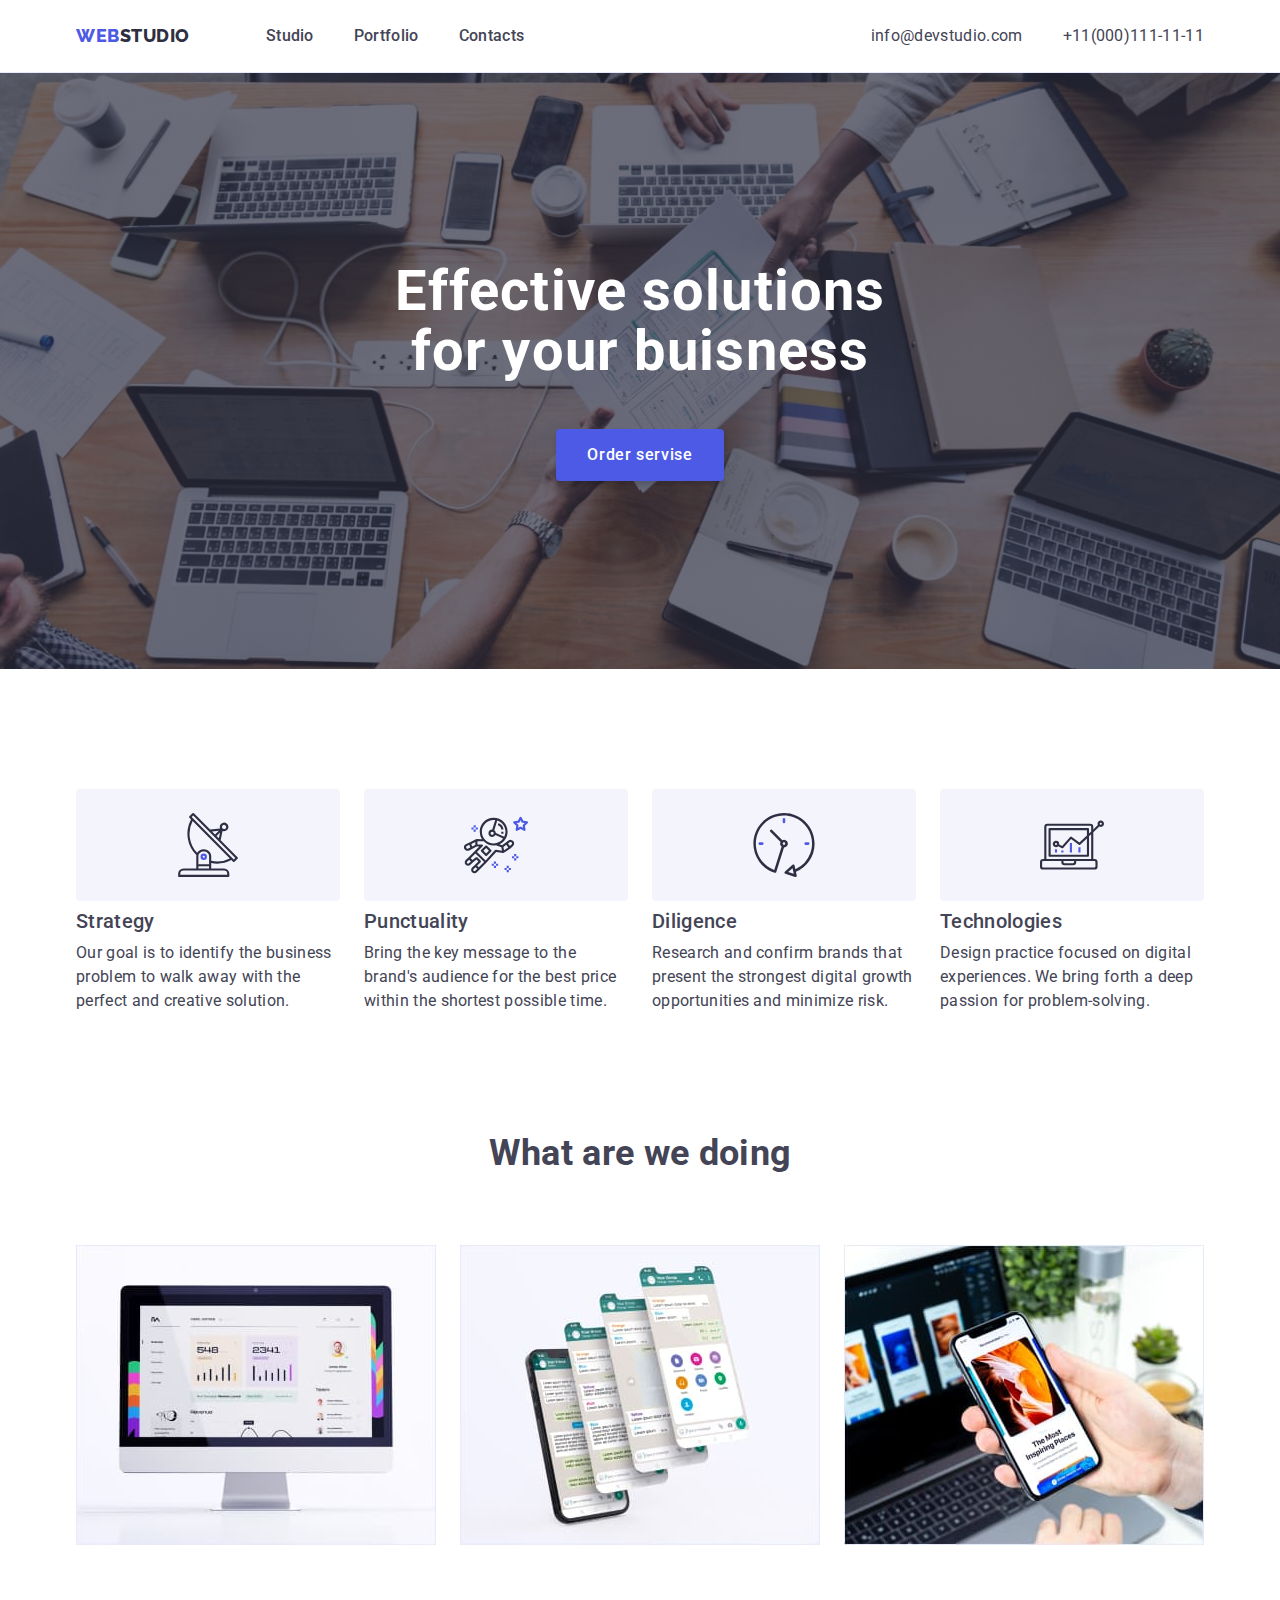
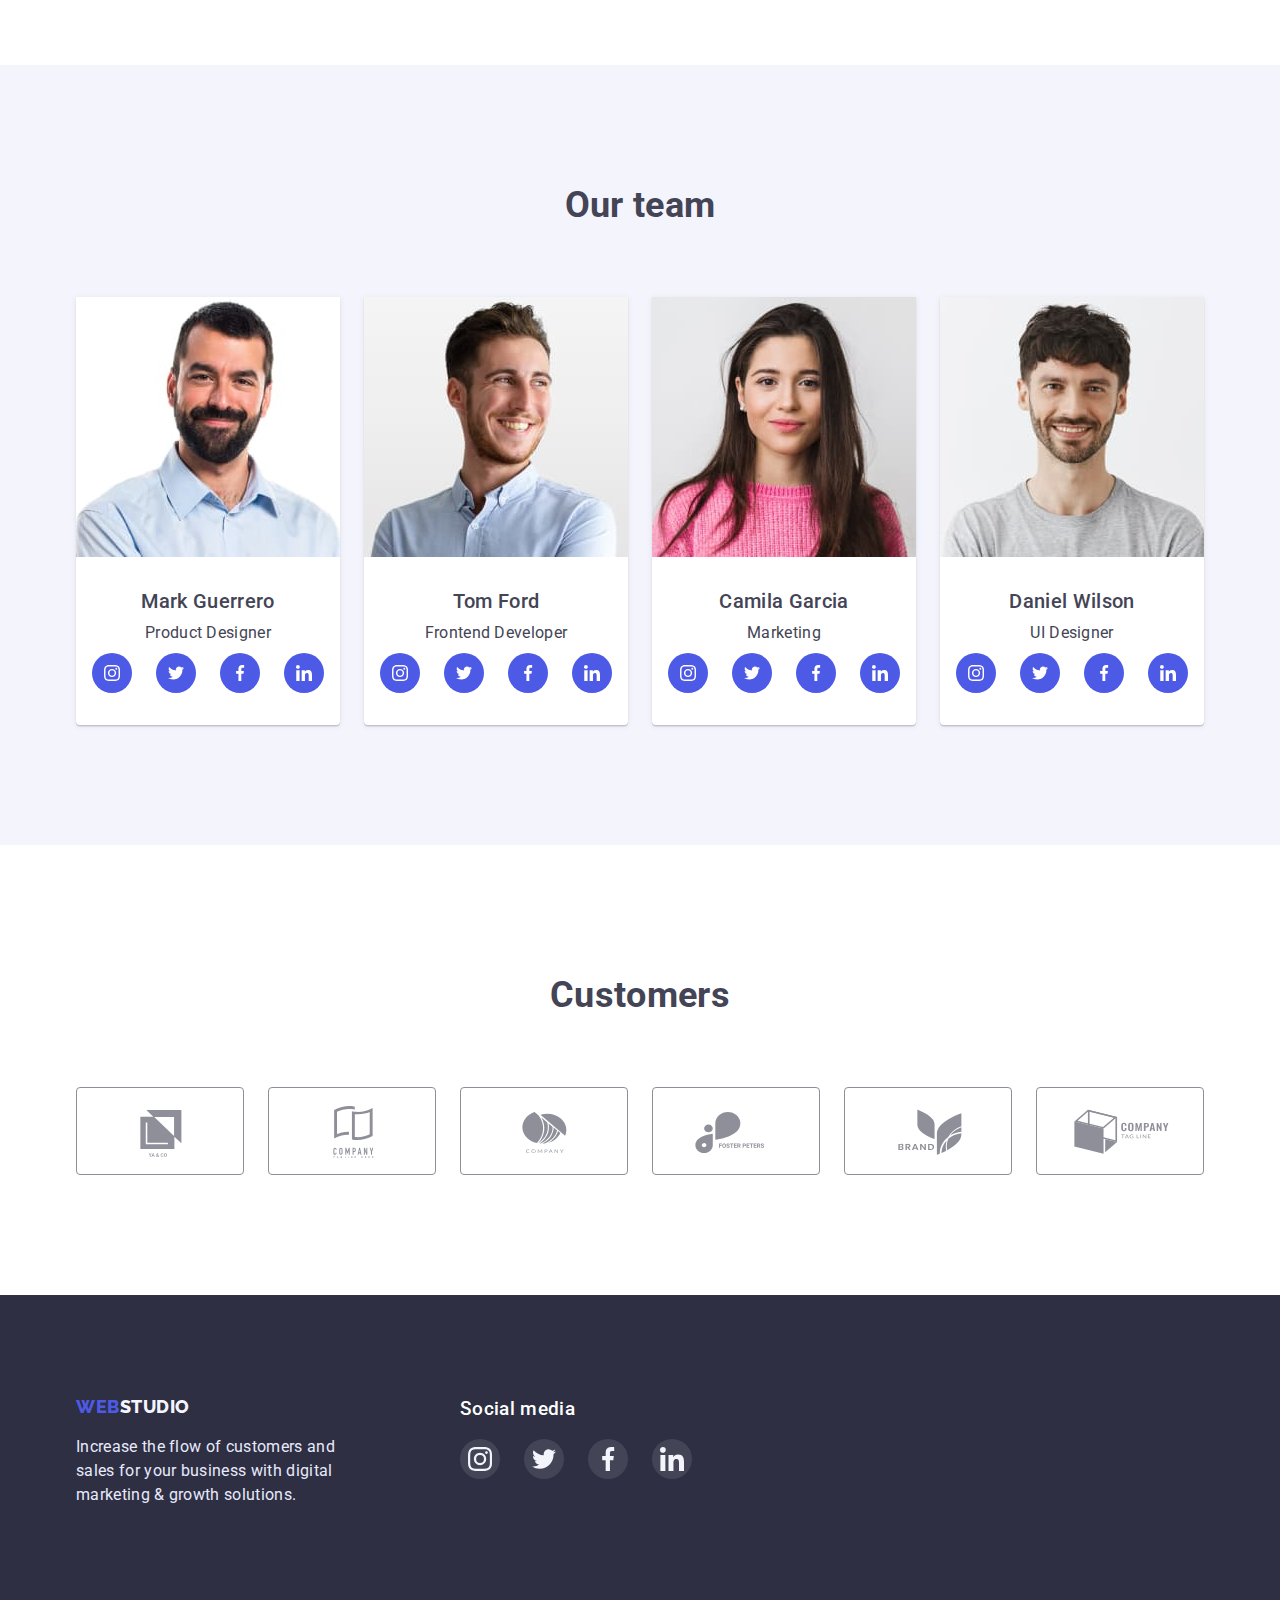
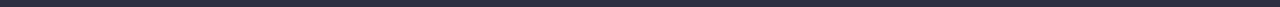
==== index.html @ d2d3ca71 "Initial commit" ====
<!DOCTYPE html>
<html lang="en">
  <head>
    <meta charset="UTF-8" />
    <meta http-equiv="X-UA-Compatible" content="IE=edge" />
    <meta name="viewport" content="width=device-width, initial-scale=1.0" />
    <title>Webstudio</title>
    <!-- fonts -->
    <link rel="preconnect" href="https://fonts.googleapis.com" />
    <link rel="preconnect" href="https://fonts.gstatic.com" crossorigin />
    <link
      href="https://fonts.googleapis.com/css2?family=Raleway:wght@800&family=Roboto:wght@400;500;700;900&display=swap"
      rel="stylesheet"
    />
    <!-- normalize -->
    <link
      href="https://cdn.jsdelivr.net/npm/modern-normalize@1.1.0/modern-normalize.min.css"
      rel="stylesheet"
    />
    <!-- custom styles-->
    <link rel="stylesheet" href="./css/styles.css" />
  </head>
  <body>
    <!-- Header -->
    <header class="header">
      <div class="container header-wrapper">
        <div class="nav-wrapper">
          <a class="logo" href="./index.html"
            >Web<span class="dark-logo">studio</span></a
          >
          <nav>
            <ul class="top-nav">
              <li class="top-nav-item">
                <a class="top-nav-link" href="./index.html"> Studio</a>
              </li>
              <li class="top-nav-item">
                <a class="top-nav-link" href="./portfolio.html">Portfolio</a>
              </li>
              <li class="top-nav-item">
                <a class="top-nav-link" href="./contacts.html">Contacts</a>
              </li>
            </ul>
          </nav>
        </div>
        <address class="address">
          <ul class="contacts">
            <li class="contacts-item">
              <a href="mailto:info@devstudio.com" target="_blank"
                >info@devstudio.com</a
              >
            </li>
            <li class="contacts-item">
              <a href="tel:+110001111111" target="_blank">+11(000)111-11-11</a>
            </li>
          </ul>
        </address>
      </div>
    </header>
    <main>
      <!-- Hero section -->
      <section class="hero-section">
        <div class="container hero-container">
          <h1 class="hero-title">Effective solutions for your buisness</h1>
          <button class="ptimary-btn" type="button">Order servise</button>
        </div>
      </section>
      <!-- Our features section -->
      <section class="our-features-section">
        <div class="container">
          <h2 hidden>Our features</h2>
          <ul class="our-features-list">
            <li class="our-features-item">
              <div class="icon-bg">
                <svg class="our-features-icon" width="64" height="64">
                  <use href="./images/icons/icons.svg#icon-antenna"></use>
                </svg>
              </div>
              <h3 class="sub-title">Strategy</h3>
              <p>
                Our goal is to identify the business problem to walk away with
                the perfect and creative solution.
              </p>
            </li>
            <li class="our-features-item">
              <div class="icon-bg">
                <svg class="our-features-icon" width="64" height="64">
                  <use href="./images/icons/icons.svg#icon-astronaut"></use>
                </svg>
              </div>
              <h3 class="sub-title">Punctuality</h3>
              <p>
                Bring the key message to the brand's audience for the best price
                within the shortest possible time.
              </p>
            </li>
            <li class="our-features-item">
              <div class="icon-bg">
                <svg class="our-features-icon" width="64" height="64">
                  <use href="./images/icons/icons.svg#icon-clock"></use>
                </svg>
              </div>
              <h3 class="sub-title">Diligence</h3>
              <p>
                Research and confirm brands that present the strongest digital
                growth opportunities and minimize risk.
              </p>
            </li>
            <li class="our-features-item">
              <div class="icon-bg">
                <svg class="our-features-icon" width="64" height="64">
                  <use href="./images/icons/icons.svg#icon-diagram"></use>
                </svg>
              </div>
              <h3 class="sub-title">Technologies</h3>
              <p>
                Design practice focused on digital experiences. We bring forth a
                deep passion for problem-solving.
              </p>
            </li>
          </ul>
        </div>
      </section>
      <!-- What are we doing section -->
      <section class="we-doing-section">
        <div class="container">
          <h2 class="section-title">What are we doing</h2>
          <ul class="we-doing-list">
            <li class="we-doing-item">
              <img
                class="we-doing-img"
                src="./images/what_we_are_doing/img1.jpg"
                alt="Dascktop"
                width="360"
                height="300"
              />
            </li>
            <li class="we-doing-item">
              <img
                class="we-doing-img"
                src="./images/what_we_are_doing/img2.jpg"
                alt="smartphone with 4 screens"
              />
            </li>
            <li class="we-doing-item">
              <img
                class="we-doing-img"
                src="./images/what_we_are_doing/img3.jpg"
                alt="smartphone in hand"
              />
            </li>
          </ul>
        </div>
      </section>
      <!-- Our team section-->
      <section class="our-team">
        <div class="container">
          <h2 class="section-title">Our team</h2>
          <ul class="our-team-list">
            <li class="our-team-item">
              <img
                class="our-team-img"
                src="./images/our_team/img1.jpg"
                alt="man with a beard"
                width="264"
                height="260"
              />
              <div class="sub-wrap">
                <h3 class="sub-title">Mark Guerrero</h3>
                <p>Product Designer</p>
                <ul class="team-social">
                  <li class="team-social-item">
                    <a href="#">
                      <svg class="team-social-icon" width="16" height="16">
                        <use
                          href="./images/icons/icons.svg#icon-instagram"
                        ></use>
                      </svg>
                    </a>
                  </li>
                  <li class="team-social-item">
                    <a href="#">
                      <svg class="team-social-icon" width="16" height="16">
                        <use href="./images/icons/icons.svg#icon-twitter"></use>
                      </svg>
                    </a>
                  </li>
                  <li class="team-social-item">
                    <a href="#">
                      <svg class="team-social-icon" width="16" height="16">
                        <use
                          href="./images/icons/icons.svg#icon-facebook"
                        ></use>
                      </svg>
                    </a>
                  </li>
                  <li class="team-social-item">
                    <a href="#">
                      <svg class="team-social-icon" width="16" height="16">
                        <use
                          href="./images/icons/icons.svg#icon-linkedin"
                        ></use>
                      </svg>
                    </a>
                  </li>
                </ul>
              </div>
            </li>
            <li class="our-team-item">
              <img
                class="our-team-img"
                src="./images/our_team/img2.jpg"
                alt="smiling man"
                width="264"
                height="260"
              />
              <div class="sub-wrap">
                <h3 class="sub-title">Tom Ford</h3>
                <p>Frontend Developer</p>
                <ul class="team-social">
                  <li class="team-social-item">
                    <a href="instagram.com">
                      <svg class="team-social-icon" width="16" height="16">
                        <use
                          href="./images/icons/icons.svg#icon-instagram"
                        ></use>
                      </svg>
                    </a>
                  </li>
                  <li class="team-social-item">
                    <a href="">
                      <svg class="team-social-icon" width="16" height="16">
                        <use href="./images/icons/icons.svg#icon-twitter"></use>
                      </svg>
                    </a>
                  </li>
                  <li class="team-social-item">
                    <a href="">
                      <svg class="team-social-icon" width="16" height="16">
                        <use
                          href="./images/icons/icons.svg#icon-facebook"
                        ></use>
                      </svg>
                    </a>
                  </li>
                  <li class="team-social-item">
                    <a href="">
                      <svg class="team-social-icon" width="16" height="16">
                        <use
                          href="./images/icons/icons.svg#icon-linkedin"
                        ></use>
                      </svg>
                    </a>
                  </li>
                </ul>
              </div>
            </li>
            <li class="our-team-item">
              <img
                class="our-team-img"
                src="./images/our_team/img3.jpg"
                alt="smiling woman"
                width="264"
                height="260"
              />
              <div class="sub-wrap">
                <h3 class="sub-title">Camila Garcia</h3>
                <p>Marketing</p>
                <ul class="team-social">
                  <li class="team-social-item">
                    <a href="instagram.com">
                      <svg class="team-social-icon" width="16" height="16">
                        <use
                          href="./images/icons/icons.svg#icon-instagram"
                        ></use>
                      </svg>
                    </a>
                  </li>
                  <li class="team-social-item">
                    <a href="">
                      <svg class="team-social-icon" width="16" height="16">
                        <use href="./images/icons/icons.svg#icon-twitter"></use>
                      </svg>
                    </a>
                  </li>
                  <li class="team-social-item">
                    <a href="">
                      <svg class="team-social-icon" width="16" height="16">
                        <use
                          href="./images/icons/icons.svg#icon-facebook"
                        ></use>
                      </svg>
                    </a>
                  </li>
                  <li class="team-social-item">
                    <a href="">
                      <svg class="team-social-icon" width="16" height="16">
                        <use
                          href="./images/icons/icons.svg#icon-linkedin"
                        ></use>
                      </svg>
                    </a>
                  </li>
                </ul>
              </div>
            </li>
            <li class="our-team-item">
              <img
                class="our-team-img"
                src="./images/our_team/img4.jpg"
                alt="curly man"
                width="264"
                height="260"
              />
              <div class="sub-wrap">
                <h3 class="sub-title">Daniel Wilson</h3>
                <p>UI Designer</p>
                <ul class="team-social">
                  <li class="team-social-item">
                    <a href="instagram.com">
                      <svg class="team-social-icon" width="16" height="16">
                        <use
                          href="./images/icons/icons.svg#icon-instagram"
                        ></use>
                      </svg>
                    </a>
                  </li>
                  <li class="team-social-item">
                    <a href="">
                      <svg class="team-social-icon" width="16" height="16">
                        <use href="./images/icons/icons.svg#icon-twitter"></use>
                      </svg>
                    </a>
                  </li>
                  <li class="team-social-item">
                    <a href="">
                      <svg class="team-social-icon" width="16" height="16">
                        <use
                          href="./images/icons/icons.svg#icon-facebook"
                        ></use>
                      </svg>
                    </a>
                  </li>
                  <li class="team-social-item">
                    <a href="">
                      <svg class="team-social-icon" width="16" height="16">
                        <use
                          href="./images/icons/icons.svg#icon-linkedin"
                        ></use>
                      </svg>
                    </a>
                  </li>
                </ul>
              </div>
            </li>
          </ul>
        </div>
      </section>
      <section class="customers">
        <div class="container">
          <h2 class="section-title">Customers</h2>
          <ul class="customers-list">
            <li class="customers-item">
              <a href="#">
                <svg class="customers-icon" width="104" height="56">
                  <use href="./images/icons/icons.svg#icon-logo-1"></use>
                </svg>
              </a>
            </li>
            <li class="customers-item">
              <a href="#">
                <svg class="customers-icon" width="104" height="56">
                  <use href="./images/icons/icons.svg#icon-logo-2"></use>
                </svg>
              </a>
            </li>
            <li class="customers-item">
              <a href="#">
                <svg class="customers-icon" width="104" height="56">
                  <use href="./images/icons/icons.svg#icon-logo-3"></use>
                </svg>
              </a>
            </li>
            <li class="customers-item">
              <a href="#">
                <svg class="customers-icon" width="104" height="56">
                  <use href="./images/icons/icons.svg#icon-logo-4"></use>
                </svg>
              </a>
            </li>
            <li class="customers-item">
              <a href="#">
                <svg class="customers-icon" width="104" height="56">
                  <use href="./images/icons/icons.svg#icon-logo-5"></use>
                </svg>
              </a>
            </li>
            <li class="customers-item">
              <a href="#">
                <svg class="customers-icon" width="104" height="56">
                  <use href="./images/icons/icons.svg#icon-logo-6"></use>
                </svg>
              </a>
            </li>
          </ul>
        </div>
      </section>
    </main>
    <!-- Footer -->
    <footer class="footer">
      <div class="container">
        <ul class="footer-container">
          <li class="footer-left-side">
            <a class="logo" href="./index.html"
              >Web<span class="light-logo">studio</span></a
            >
            <p class="footer-txt">
              Increase the flow of customers and sales for your business with
              digital marketing & growth solutions.
            </p>
          </li>
          <li class="footer-right-side">
            <h3 class="social-title">Social media</h3>
            <ul class="team-social">
              <li class="team-social-item-dark">
                <a href="#">
                  <svg class="team-social-icon-dark" width="24" height="24">
                    <use href="./images/icons/icons.svg#icon-instagram"></use>
                  </svg>
                </a>
              </li>
              <li class="team-social-item-dark">
                <a href="#">
                  <svg class="team-social-icon" width="24" height="24">
                    <use href="./images/icons/icons.svg#icon-twitter"></use>
                  </svg>
                </a>
              </li>
              <li class="team-social-item-dark">
                <a href="#">
                  <svg class="team-social-icon" width="24" height="24">
                    <use href="./images/icons/icons.svg#icon-facebook"></use>
                  </svg>
                </a>
              </li>
              <li class="team-social-item-dark">
                <a href="#">
                  <svg class="team-social-icon" width="24" height="24">
                    <use href="./images/icons/icons.svg#icon-linkedin"></use>
                  </svg>
                </a>
              </li>
            </ul>
          </li>
        </ul>
      </div>
    </footer>
  </body>
</html>
---- css/styles.css ----
/* Стили для обнуления верхних отступов у элементов */
h1,
h2,
h3,
h4,
h5,
h6,
p {
    margin: 0;
}

/* Класс для обнуления базовых свойств у списков (ul) */
ul {
    list-style: none;
    padding-left: 0;
    margin: 0;
}

/* Класс для обнуления базовых свойств у ссылок */
a {
    text-decoration: none;
    color: inherit;
}

/* Свойства для корректного отображения картинок */
img {
    display: block;
    max-width: 100%;
    height: auto;
}

/* Свойства для обнуления курсива у address */
address {
    font-style: normal;

}

:root {

    /* Colors */
    --primary-cl: rgb(77, 90, 229);
    --hover-btn-cl: #404BBF;
    --dark-bg-cl: #2E2F42;
    --primary-txt-cl: rgb(67, 68, 85);
    --subtitle-txt-cl: #8E8F99;
    --light-cl: #F4F4FD;
    --white-cl: #ffffff;
    --accent-cl: #E7E9FC;
    --social-bg: rgba(255, 255, 255, 0.1);
    --social-bg-footer: #31D0AA;

    /* Flex */
    --indent: 24px;
    --item: 4;
}

body {
    font-family: Roboto, sans-serif;
    font-size: 16px;
    letter-spacing: 0.02em;
    color: var(--primary-txt-cl);
    background-color: var(--white-cl)
}

/* Wrapper */

.container {
    width: 1158px;
    padding: 0 15px;
    margin: 0 auto;
}

/* Section Padding */

.our-features-section,
.we-doing-section,
.our-team {
    padding: 120px 0;
}

/* Button */

.ptimary-btn,
.alternative-btn {
    font-weight: 500;
    font-size: 16px;
    font-family: inherit;
    line-height: calc(24 / 16);
    letter-spacing: 0.04em;

    cursor: pointer;
}

.ptimary-btn {
    display: block;
    margin: 0 auto;
    padding: 14px 31px;
    color: var(--white-cl);
    background-color: var(--primary-cl);
    box-shadow: 0px 4px 4px rgba(0, 0, 0, 0.15);
    border-radius: 4px;
    border: none;
}

.alternative-btn {
    color: var(--primary-cl);
    background-color: var(--light-cl);
    padding: 12px 24px;

    border: 1px solid #E7E9FC;
    border-radius: 4px;
}

.ptimary-btn:hover,
.ptimary-btn:focus {
    background-color: var(--hover-btn-cl);
}

.alternative-btn:hover,
.alternative-btn:focus {
    color: var(--white-cl);
    background-color: var(--hover-btn-cl);  

    border: 1px solid var(--hover-btn-cl);

    box-shadow: 0px 3px 1px rgba(0, 0, 0, 0.1), 0px 2px 1px rgba(0, 0, 0, 0.08), 0px 2px 2px rgba(0, 0, 0, 0.12);
    
}

/* title h2-h3 */

.section-title {
    font-size: 36px;
    line-height: calc(40 / 36);
    text-align: center;

    margin-bottom: 72px;

    
}

.sub-title {
    font-weight: 500;
    font-size: 20px;
    line-height: calc(24 / 20);

    margin-bottom: 8px;
}

/* Img */

.we-doing-img,
.our-team-img,
.portfolio-img {
    display: block;
    max-width: 100%;
    height: auto;
}

/* Header */

.header {
    border-bottom: 1px solid;
    border-color: var(--accent-cl);
    box-shadow: 0px 2px 1px rgba(46, 47, 66, 0.08), 0px 1px 1px rgba(46, 47, 66, 0.16), 0px 1px 6px rgba(46, 47, 66, 0.08);
}

.header-wrapper {
    display: flex;
    justify-content: space-between;
}

.nav-wrapper {
    display: flex;
    align-items: center;

}

.address {
    margin-right: 0 auto;
}

/* Logo */

.logo {
    display: block;
    font-family: Raleway, sans-serif;
    font-weight: 800;
    font-size: 18px;
    line-height: calc(24 / 18);
    letter-spacing: 0.03em;
    text-decoration: none;

    text-transform: uppercase;
    color: var(--primary-cl);

    margin-right: 76px;
    display: block;
}

.logo .dark-logo {
    color: var(--dark-bg-cl);
}

.logo .light-logo {
    color: var(--light-cl);
}

/* Nav */

.top-nav {
    display: flex;
}

.top-nav-item {
    margin-right: 40px;
}

.top-nav-item:last-child {
    margin-right: 0;
}

.top-nav-link {
    display: block;
    /* position: relative; */

    font-weight: 500;
    letter-spacing: 0.02em;
    line-height: calc(24 / 16);
    text-decoration: none;
    color: var(--primary-txt-cl);

    padding: 24px 0;
} 

/* .top-nav-link:hover::after {
    content: '';
    position: absolute;
    bottom: 0;
    display: block;
    width: 100%;
    height: 4px;
    border-radius: 2px;

    background-color: var(--primary-cl);
} */

.contacts {
    display: flex;
    list-style: none;
    line-height: calc(24 / 16);
    align-items: center;
}

.contacts-item a {
    font-style: normal;
    color: var(--primary-txt-cl);
    text-decoration: none; 

    display: block;
    padding: 24px 0;
}

.contacts-item {
    margin-right: 40px;
}

.contacts-item:last-child {
    margin-right: 0;
}

.top-nav-link:hover,
.top-nav-link:focus {
    color: var(--primary-cl);   
}

.contacts-item a:hover,
.contacts-item a:focus {
    color: var(--primary-cl);    
}

/* Hero section */

.hero-section {
    max-width: 1440px;
    margin-left: auto;
    margin-right: auto;
    background-image: linear-gradient(to right, rgba(46, 47, 66, 0.7), rgba(46, 47, 66, 0.7)), url(../images/hero_section/hero-bg.jpg);;
    background-repeat: no-repeat;
    background-position: center;
    background-size: cover;
}

.hero-title {
    font-size: 56px;
    line-height: calc(60 / 56);
    letter-spacing: 0.02em;
    text-align: center;

    color: var(--white-cl);

    margin-bottom: 48px;
    max-width: 494px;
    margin: 0 auto 48px;
}

.hero-container {
    padding: 188px 0;
}

/* Our features section */

.our-features-list {
    list-style: none;
    display: flex;
    justify-content: space-between;
    
}

.our-features-item {
    flex-basis: calc((100% - (var(--item) - 1) * var(--indent)) / var(--item));
    margin-right: var(--indent);
}

.our-features-item:last-child {
    margin-right: 0;
}

.icon-bg {
    display: flex;
    justify-content: center;
    align-items: center;
    height: 112px;

    background-color: var(--light-cl);
    border-radius: 4px;

    margin-bottom: 8px;
}

.our-features-item p {
    line-height: calc(24 / 16);
}

/* What are we doing */

.we-doing-section {
    padding-top: 0;
}

.we-doing-list {
    --item: 3;
    list-style: none;
    display: flex;
    justify-content: space-between;
}

.we-doing-item {
    flex-basis: calc((100% - (var(--item) - 1) * var(--indent)) / var(--item));
    margin-right: var(--indent);
}

.we-doing-item:last-child {
    margin-right: 0;
}

/* Our team */

.our-team {
    background-color: var(--light-cl);
}

.our-team-list {
    list-style: none;
    display: flex;
    justify-content: space-between;
}

.our-team-item {
    background-color: var(--white-cl);
    flex-basis: calc((100% - (var(--item) - 1) * var(--indent)) / var(--item));
    margin-right:  var(--indent);

    box-shadow: 0px 1px 6px rgba(46, 47, 66, 0.08), 0px 1px 1px rgba(46, 47, 66, 0.16), 0px 2px 1px rgba(46, 47, 66, 0.08);
    border-radius: 0px 0px 4px 4px;
}

.our-team-item:last-child {
    margin-right: 0;
}

.sub-wrap {
    padding: 32px 0;
}

.our-team-item .sub-title {
    text-align: center;
}

.our-team-item p {
    line-height: calc(24 / 16);
    text-align: center;
    margin-bottom: 8px;
}

.team-social {
    display: flex;
    gap: 24px;
    justify-content: center;
}

.team-social-item,
.team-social-item-dark {
    display: flex;
    width: 40px;
    height: 40px;
}

.team-social-item a {
    border-radius: 50%;
    background-color: var(--primary-cl);
    display: flex;
    justify-content: center;
    align-items: center;
}
        

/* Hover/Focus */

.team-social-item a:hover,
.team-social-item a:focus {
    background-color: var(--hover-btn-cl);
}

.team-social-item a,
.team-social-item-dark a {
    width: 100%;
    height: 100%;
    display: flex;
    fill: var(--white-cl);
}

.team-social-icon {
    /* display: block;
    margin: auto; */
}

/* Customers */
 
.customers {
    padding-top: 130px;
    padding-bottom: 120px;
}

.customers-list{
    display: flex;
    gap: 24px;
}

.customers-item {
    display: flex;
    width: 168px;
    height: 88px;
}

.customers-item a {
    fill: var(--subtitle-txt-cl);
    display: flex;
    justify-content: center;
    align-items: center;
    width: 100%;
    height: 100%;
    border: 1px solid;
    border-color: var(--subtitle-txt-cl);
    border-radius: 4px;
}

/* .customers-icon {
    display: block;
} */

/* Hover/Focus */

.customers-item a:hover,
.customers-item a:focus {
    fill: var(--hover-btn-cl);
    border-color: var(--hover-btn-cl);
}


/* Footer */

.footer {
    background-color: var(--dark-bg-cl);
    padding: 100px 0;
}

.footer .logo {
    margin-bottom: 16px;
}

.footer-txt {
    line-height: calc(24 / 16);
    color: var(--accent-cl);
    width: 264px;
}

.footer-container {
    display: flex;
    gap: 120px;
}

.social-title {
    color: var(--white-cl);
    font-weight: 500;
    line-height: calc(24 / 16);

    margin-bottom: 16px;
}



/* .team-social-icon-dark {
    display: flex;
    justify-content: center;
    align-items: center;
} */

.team-social-item-dark a {
    display: flex;
    justify-content: center;
    align-items: center;
    background-color: var(--social-bg);
    fill: var(--light-cl);
    border-radius: 50%;
}

.team-social-item-dark a:hover,
.team-social-item-dark a:focus {
    background-color: var(--social-bg-footer);
}


/* =====================Pornfolio ========================*/
/* ====================================================== */

.portfolio-section {
    padding-top: 96px;
    padding-bottom: 120px;
    align-items: baseline;
}

.portfolio-filter {
    display: flex;
    justify-content: center;
    column-gap: var(--indent);

    margin-bottom: 72px;
}

.portfolio-works {
    display: flex;
    flex-wrap: wrap;
    justify-content: space-between;
    row-gap: 48px;
}

.portfolio-item {
    --item: 3;
    
    line-height: calc(24 / 16);
    
    flex-basis: calc((100% - (var(--item) - 1) * var(--indent)) / var(--item));
    column-gap: var(--indent);
}

.portfolio-item a {
    display: block;
}

.portfolio-item a:hover,
.portfolio-item a:focus {   

    box-shadow: 0px 1px 6px rgba(46, 47, 66, 0.08), 0px 1px 1px rgba(46, 47, 66, 0.16), 0px 2px 1px rgba(46, 47, 66, 0.08);
}

.portfolio-discription {
    padding: 32px 16px;
    border-left: 1px solid #E7E9FC;
    border-right: 1px solid #E7E9FC;
    border-bottom: 1px solid #E7E9FC;
}
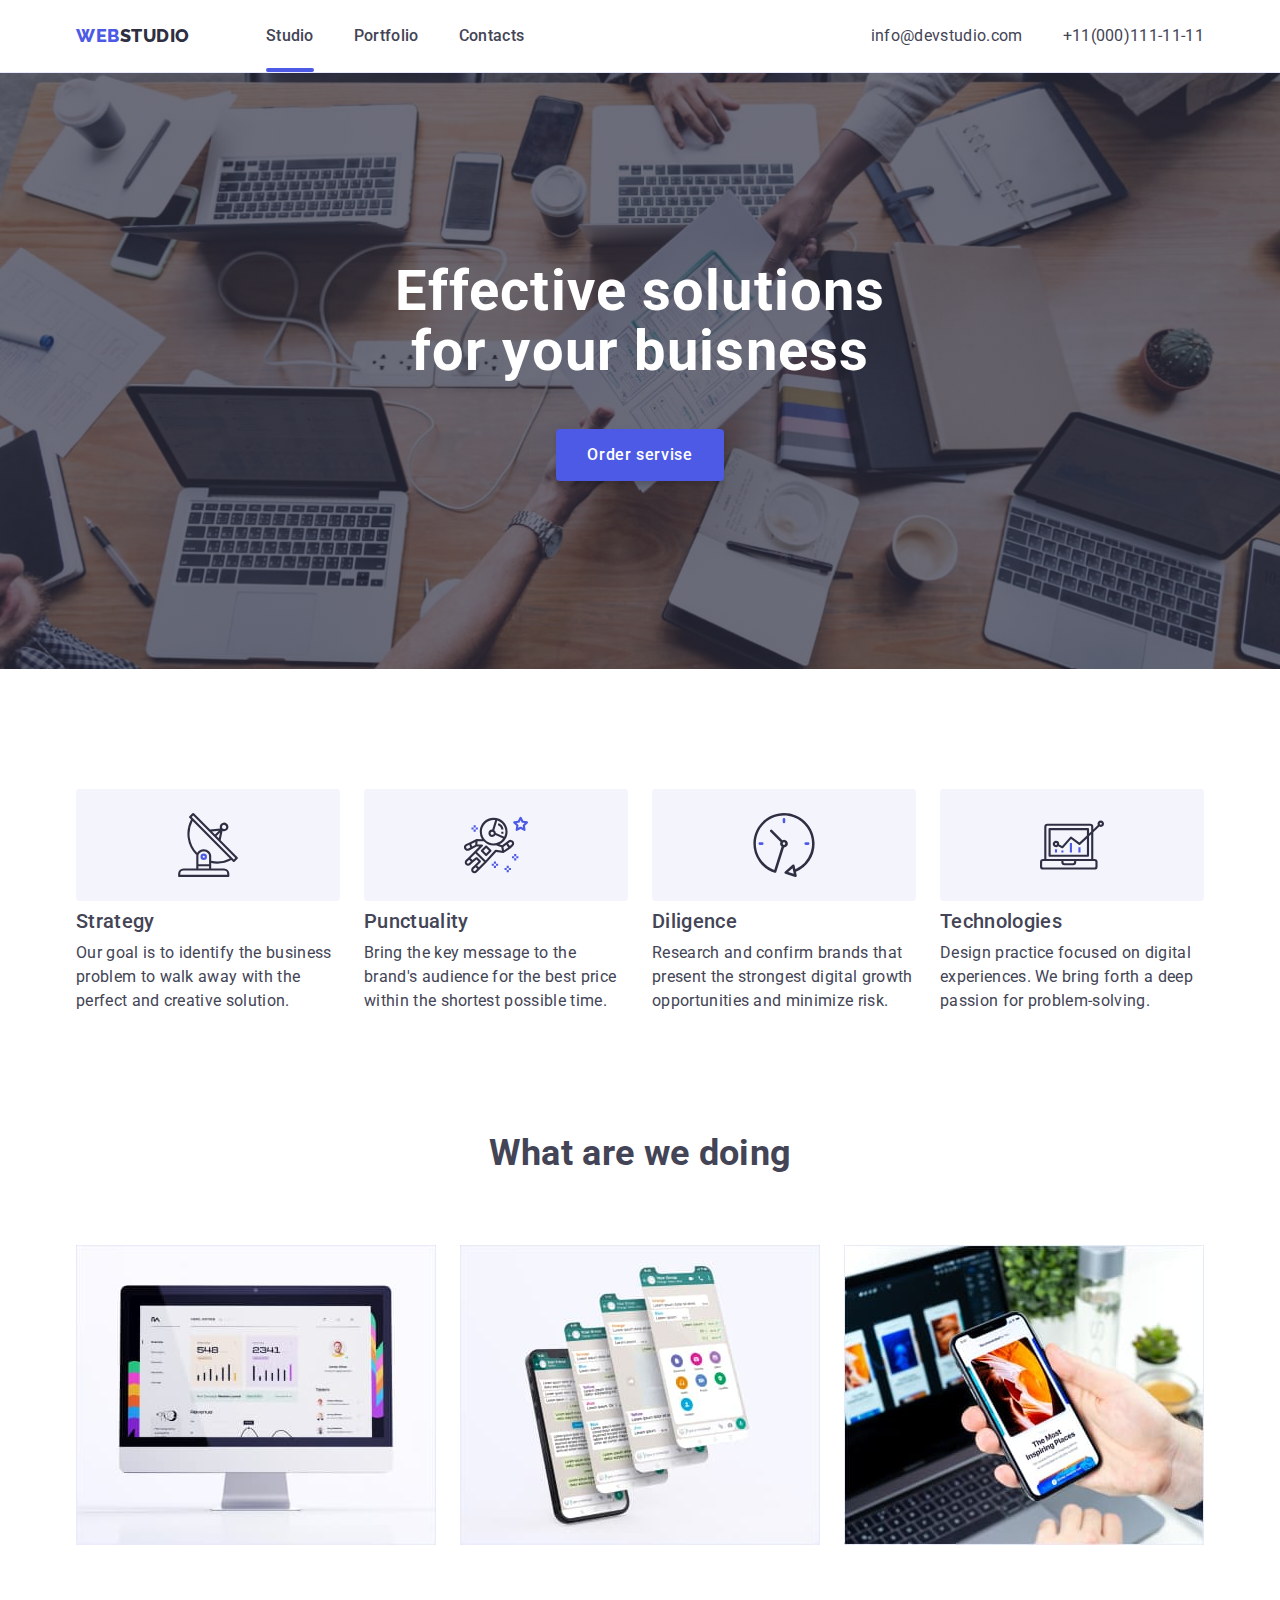
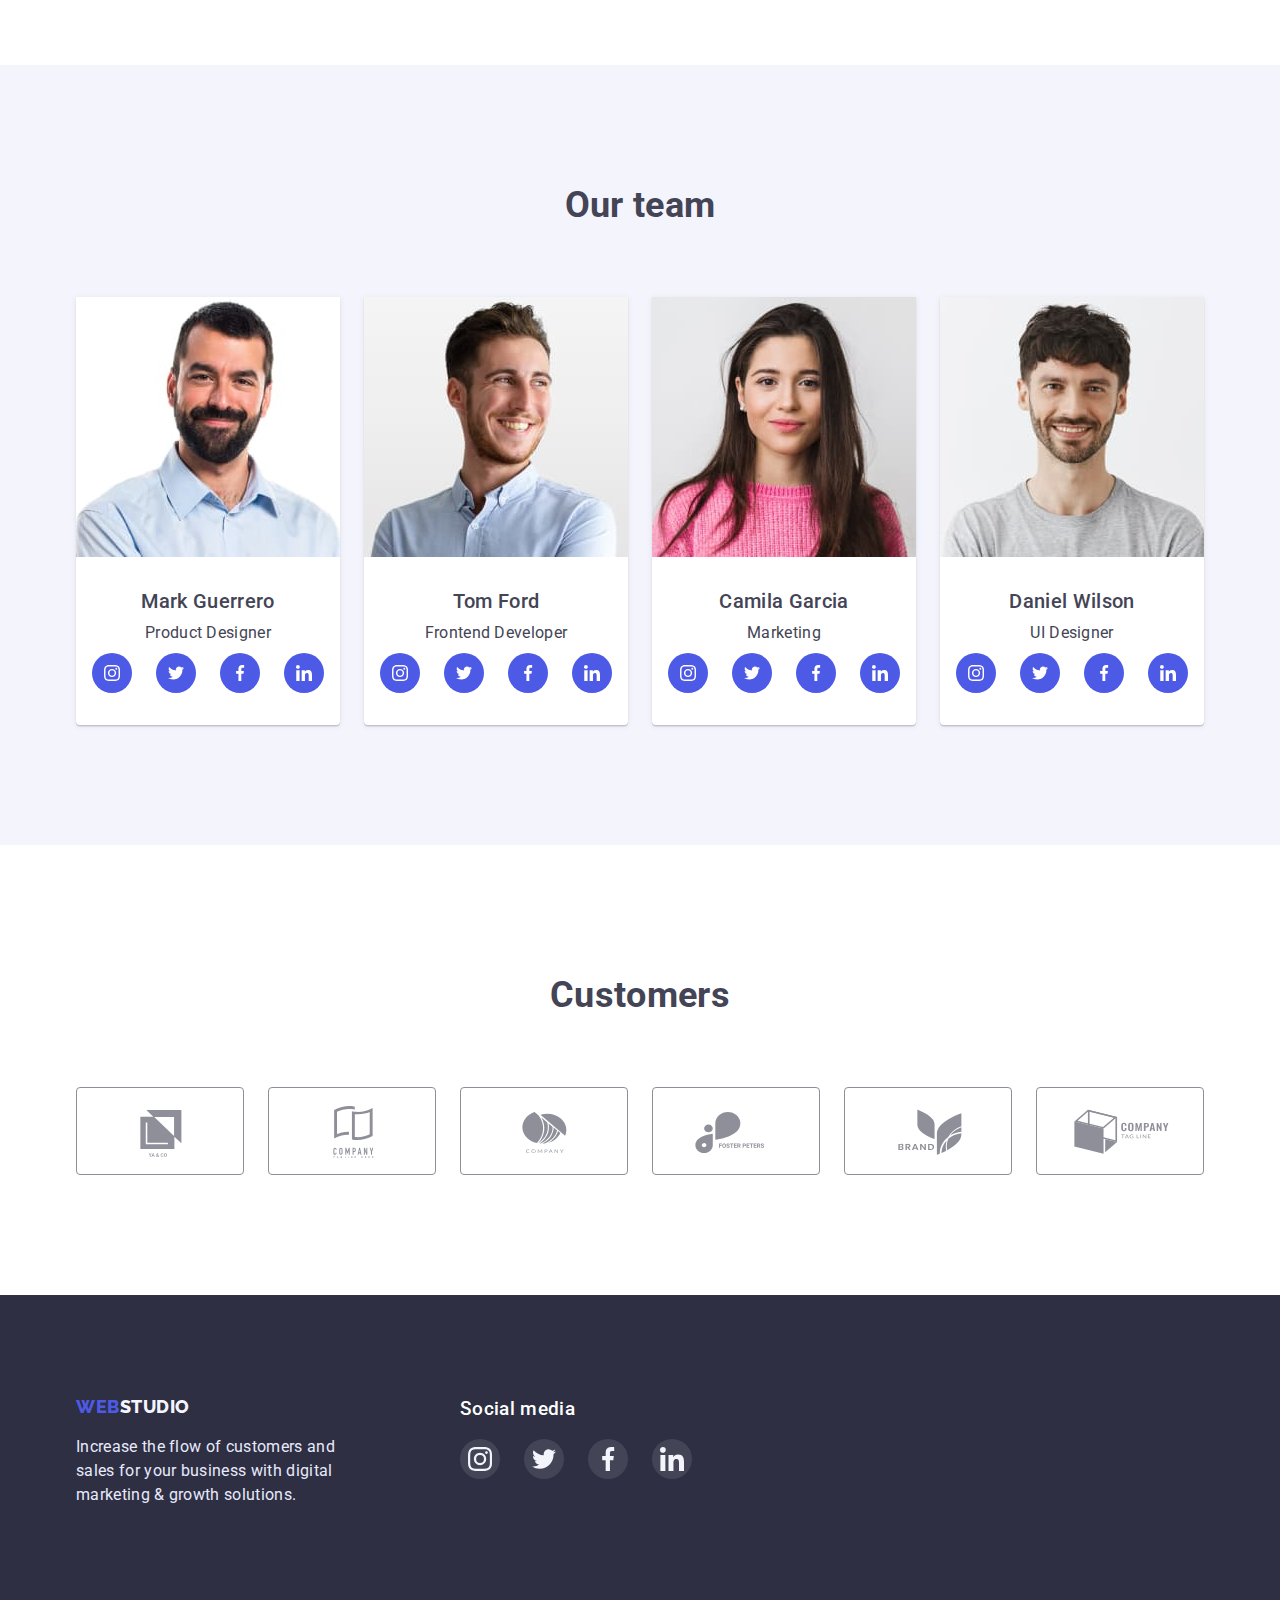
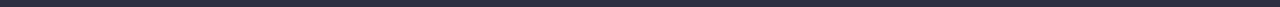
==== commit 2e6edf62: "HW-05 Start" ====
--- a/index.html
+++ b/index.html
@@ -31,7 +31,7 @@
           <nav>
             <ul class="top-nav">
               <li class="top-nav-item">
-                <a class="top-nav-link" href="./index.html"> Studio</a>
+                <a class="top-nav-link current" href="./index.html"> Studio</a>
               </li>
               <li class="top-nav-item">
                 <a class="top-nav-link" href="./portfolio.html">Portfolio</a>
--- a/css/styles.css
+++ b/css/styles.css
@@ -52,6 +52,10 @@
     /* Flex */
     --indent: 24px;
     --item: 4;
+
+    /* Animation */
+    --func-animation: cubic-bezier(0.4, 0, 0.2, 1);
+    --time-animation: 250ms;
 }
 
 body {
@@ -100,6 +104,10 @@
     box-shadow: 0px 4px 4px rgba(0, 0, 0, 0.15);
     border-radius: 4px;
     border: none;
+
+    transition: 
+        background-color var(--time-animation) var(--func-animation),
+        box-shadow var(--time-animation) var(--func-animation);
 }
 
 .alternative-btn {
@@ -109,6 +117,10 @@
 
     border: 1px solid #E7E9FC;
     border-radius: 4px;
+
+    transition: 
+        background-color var(--time-animation) var(--func-animation),
+        box-shadow var(--time-animation) var(--func-animation);
 }
 
 .ptimary-btn:hover,
@@ -120,11 +132,8 @@
 .alternative-btn:focus {
     color: var(--white-cl);
     background-color: var(--hover-btn-cl);  
-
     border: 1px solid var(--hover-btn-cl);
-
     box-shadow: 0px 3px 1px rgba(0, 0, 0, 0.1), 0px 2px 1px rgba(0, 0, 0, 0.08), 0px 2px 2px rgba(0, 0, 0, 0.12);
-    
 }
 
 /* title h2-h3 */
@@ -222,7 +231,7 @@
 
 .top-nav-link {
     display: block;
-    /* position: relative; */
+    position: relative;
 
     font-weight: 500;
     letter-spacing: 0.02em;
@@ -233,7 +242,7 @@
     padding: 24px 0;
 } 
 
-/* .top-nav-link:hover::after {
+.top-nav-link.current::after {
     content: '';
     position: absolute;
     bottom: 0;
@@ -243,7 +252,7 @@
     border-radius: 2px;
 
     background-color: var(--primary-cl);
-} */
+}
 
 .contacts {
     display: flex;
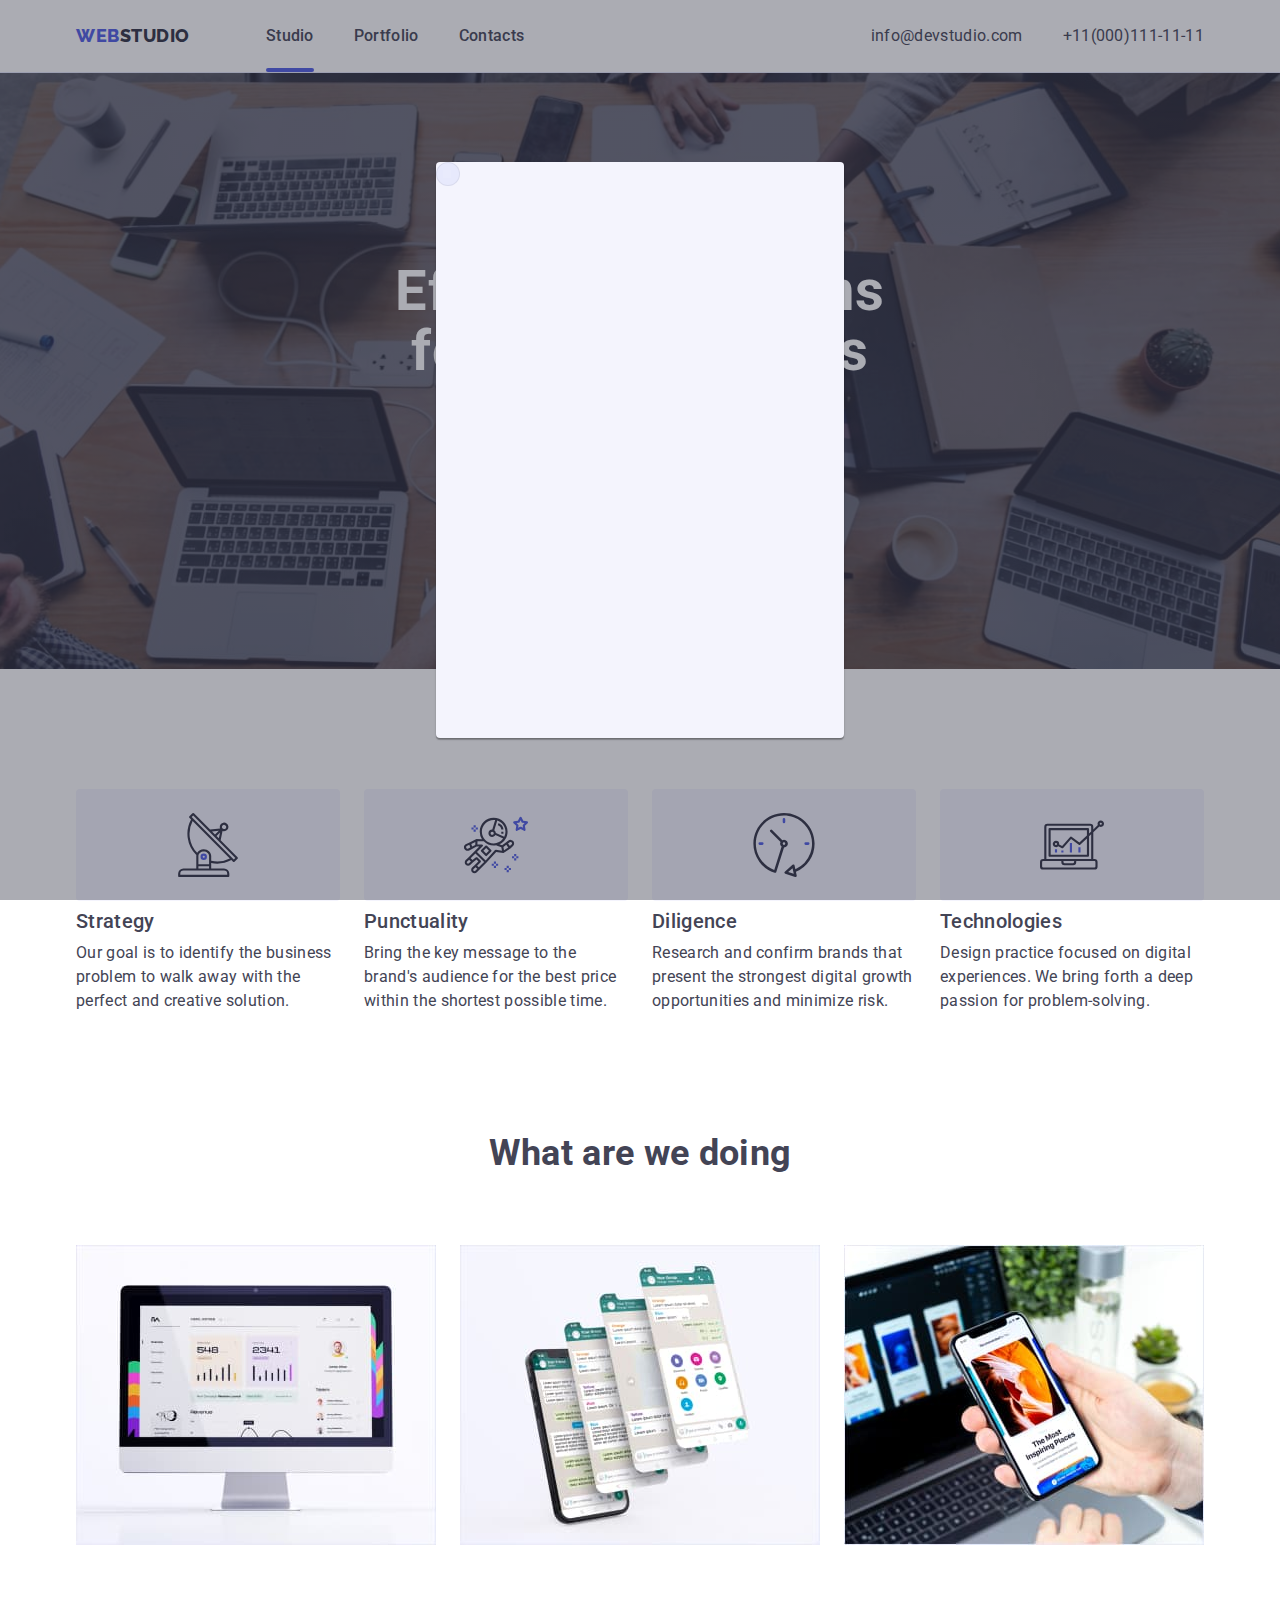
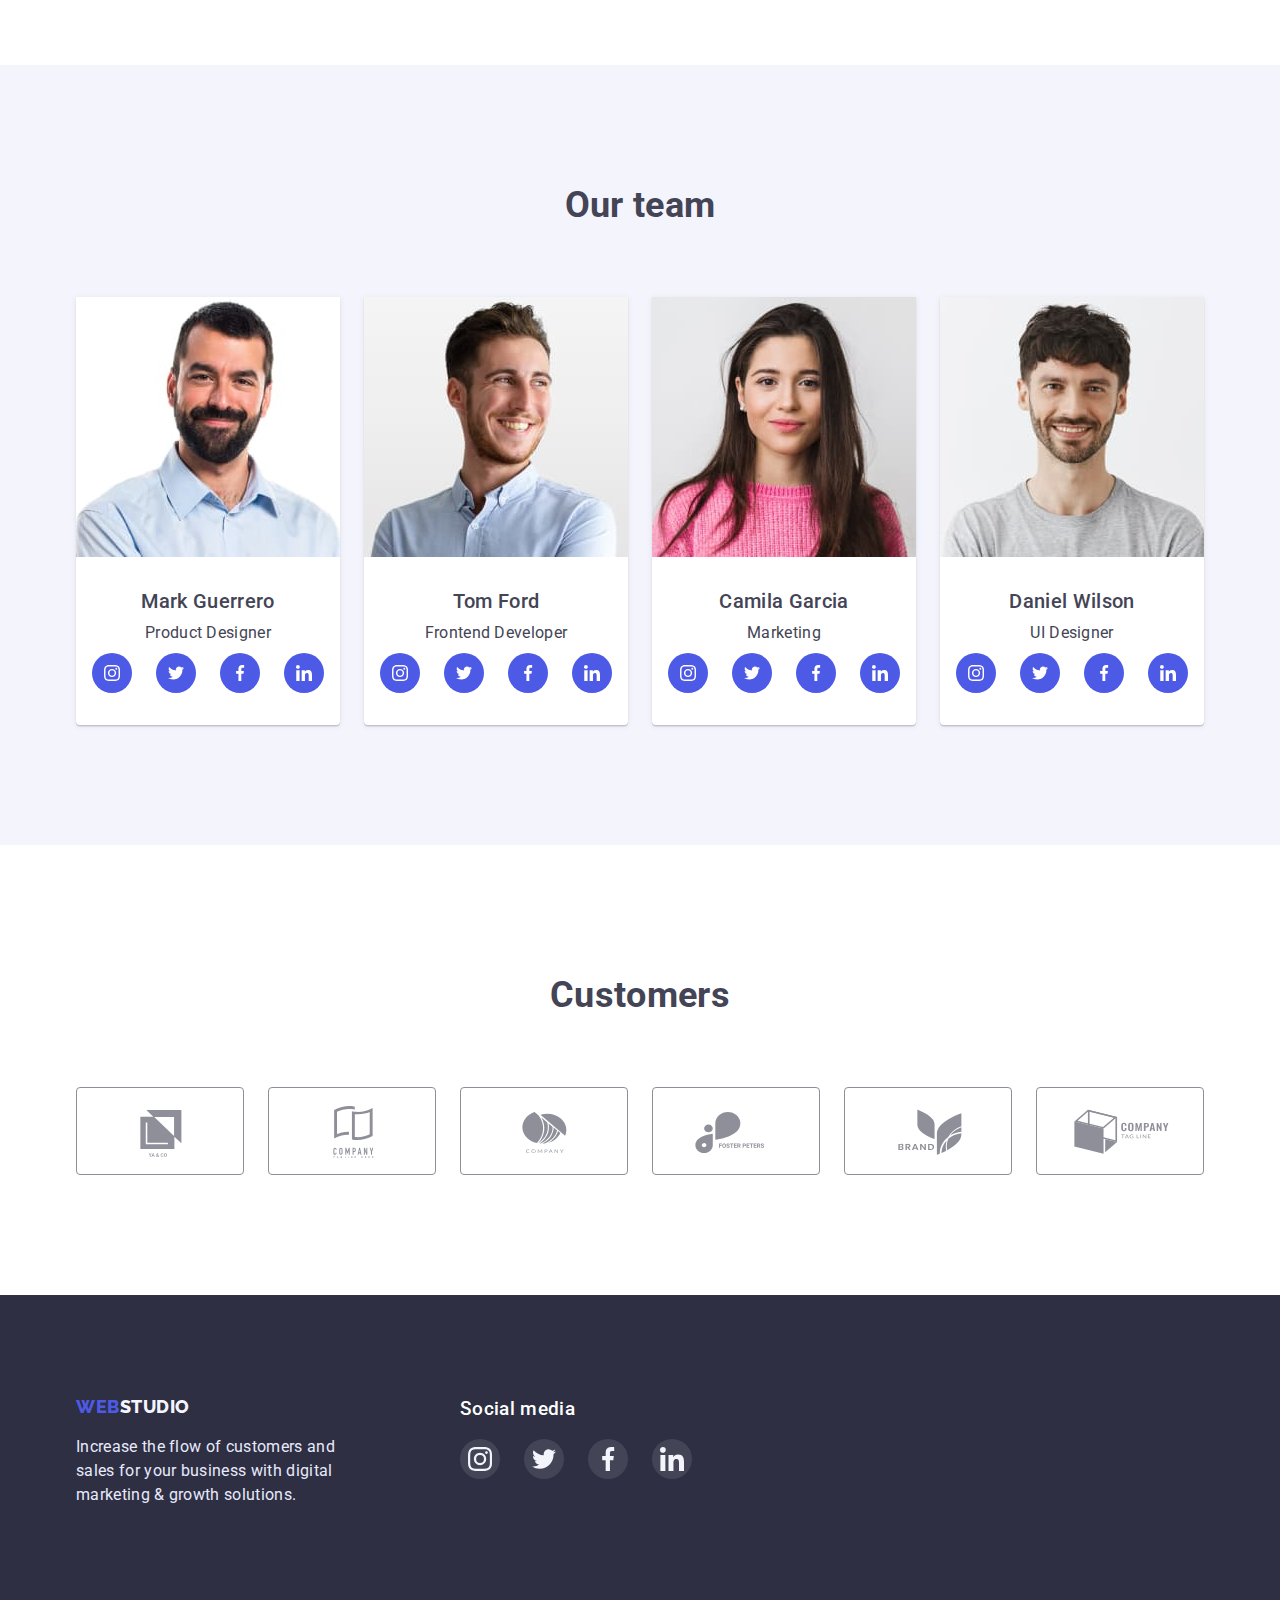
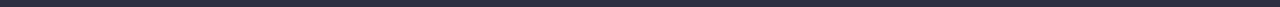
==== commit d39dbc37: "HW-05" ====
--- a/index.html
+++ b/index.html
@@ -454,5 +454,15 @@
         </ul>
       </div>
     </footer>
+    <!-- =========== MODAL Window =========== -->
+    <div class="backdrop">
+      <div class="modal-form">
+        <button type="button" class="close-form-btn">
+          <svg class="close-btn-icon" width="8" height="8">
+            <use href="./images/icons/icons.svg#clole-btn"></use>
+          </svg>
+        </button>
+      </div>
+    </div>
   </body>
 </html>
--- a/css/styles.css
+++ b/css/styles.css
@@ -38,7 +38,7 @@
 :root {
 
     /* Colors */
-    --primary-cl: rgb(77, 90, 229);
+    --primary-cl: #4d5ae5;
     --hover-btn-cl: #404BBF;
     --dark-bg-cl: #2E2F42;
     --primary-txt-cl: rgb(67, 68, 85);
@@ -240,6 +240,8 @@
     color: var(--primary-txt-cl);
 
     padding: 24px 0;
+
+    transition: color var(--time-animation) var(--func-animation);
 } 
 
 .top-nav-link.current::after {
@@ -268,6 +270,8 @@
 
     display: block;
     padding: 24px 0;
+
+    transition: color var(--time-animation) var(--func-animation);
 }
 
 .contacts-item {
@@ -431,6 +435,8 @@
     display: flex;
     justify-content: center;
     align-items: center;
+
+    transition: background-color var(--time-animation) var(--func-animation);
 }
         
 
@@ -447,11 +453,6 @@
     height: 100%;
     display: flex;
     fill: var(--white-cl);
-}
-
-.team-social-icon {
-    /* display: block;
-    margin: auto; */
 }
 
 /* Customers */
@@ -482,11 +483,11 @@
     border: 1px solid;
     border-color: var(--subtitle-txt-cl);
     border-radius: 4px;
-}
-
-/* .customers-icon {
-    display: block;
-} */
+
+    transition: fill var(--time-animation) var(--func-animation),
+        border-color var(--time-animation) var(--func-animation);
+}
+
 
 /* Hover/Focus */
 
@@ -526,14 +527,6 @@
 
     margin-bottom: 16px;
 }
-
-
-
-/* .team-social-icon-dark {
-    display: flex;
-    justify-content: center;
-    align-items: center;
-} */
 
 .team-social-item-dark a {
     display: flex;
@@ -542,11 +535,57 @@
     background-color: var(--social-bg);
     fill: var(--light-cl);
     border-radius: 50%;
+
+    transition: background-color var(--time-animation) var(--func-animation);
 }
 
 .team-social-item-dark a:hover,
 .team-social-item-dark a:focus {
     background-color: var(--social-bg-footer);
+}
+
+/* ======================Modal window====================== */
+
+.backdrop {
+    position: fixed;
+    top: 0;
+    left: 0;
+    width: 100%;
+    height: 100%;
+
+    background-color: rgba(46, 47, 66, 0.4);
+    
+}
+
+.modal-form {
+    width: 408px;
+    height: 576px;
+    position: absolute;
+    top: 50%;
+    left: 50%;
+    transform:  translate(-50%, -50%);
+
+
+    background-color: var(--light-cl);
+    box-shadow: 0px 1px 1px rgba(0, 0, 0, 0.14), 0px 1px 3px rgba(0, 0, 0, 0.12), 0px 2px 1px rgba(0, 0, 0, 0.2);
+    border-radius: 4px;
+
+}
+
+.close-form-btn {
+    background-color:var(--accent-cl);
+    border: 1px solid rgba(46, 47, 66, 0.08);
+    border-radius: 50%;
+    width: 24px;
+    height: 24px;
+}
+
+.close-btn-icon {
+    display: block;
+    justify-content: center;
+    align-items: center;
+    background-color: var(--social-bg);
+    fill: var(--dark-bg-cl);
 }
 
 
@@ -585,12 +624,57 @@
 
 .portfolio-item a {
     display: block;
+
+    transition: box-shadow var(--time-animation) var(--func-animation);
 }
 
 .portfolio-item a:hover,
 .portfolio-item a:focus {   
 
     box-shadow: 0px 1px 6px rgba(46, 47, 66, 0.08), 0px 1px 1px rgba(46, 47, 66, 0.16), 0px 2px 1px rgba(46, 47, 66, 0.08);
+}
+
+.portfolio-item a:hover .work-info,
+.portfolio-item a:focus .work-info {
+    opacity: 1;
+}
+
+.portfolio-item a:hover .work-thumb::before,
+.portfolio-item a:focus .work-thumb::before {
+    opacity: 1;
+}
+
+.work-thumb {
+    position: relative;
+}
+
+.work-thumb::before {
+    content: '';
+    display: inline-block;
+    position: absolute;
+    top: 0;
+    left: 0;
+    width: 100%;
+    height: 100%;
+    background-color: var(--primary-cl);
+    opacity: 0;
+}
+
+.work-info {
+    position: absolute;
+    top: 0;
+
+    width: 100%;
+
+    display: block;
+
+    padding: 40px 32px;
+
+    color: var(--light-cl);
+    line-height: calc(24 / 16);
+    letter-spacing: 0.02em;
+
+    opacity: 0;
 }
 
 .portfolio-discription {
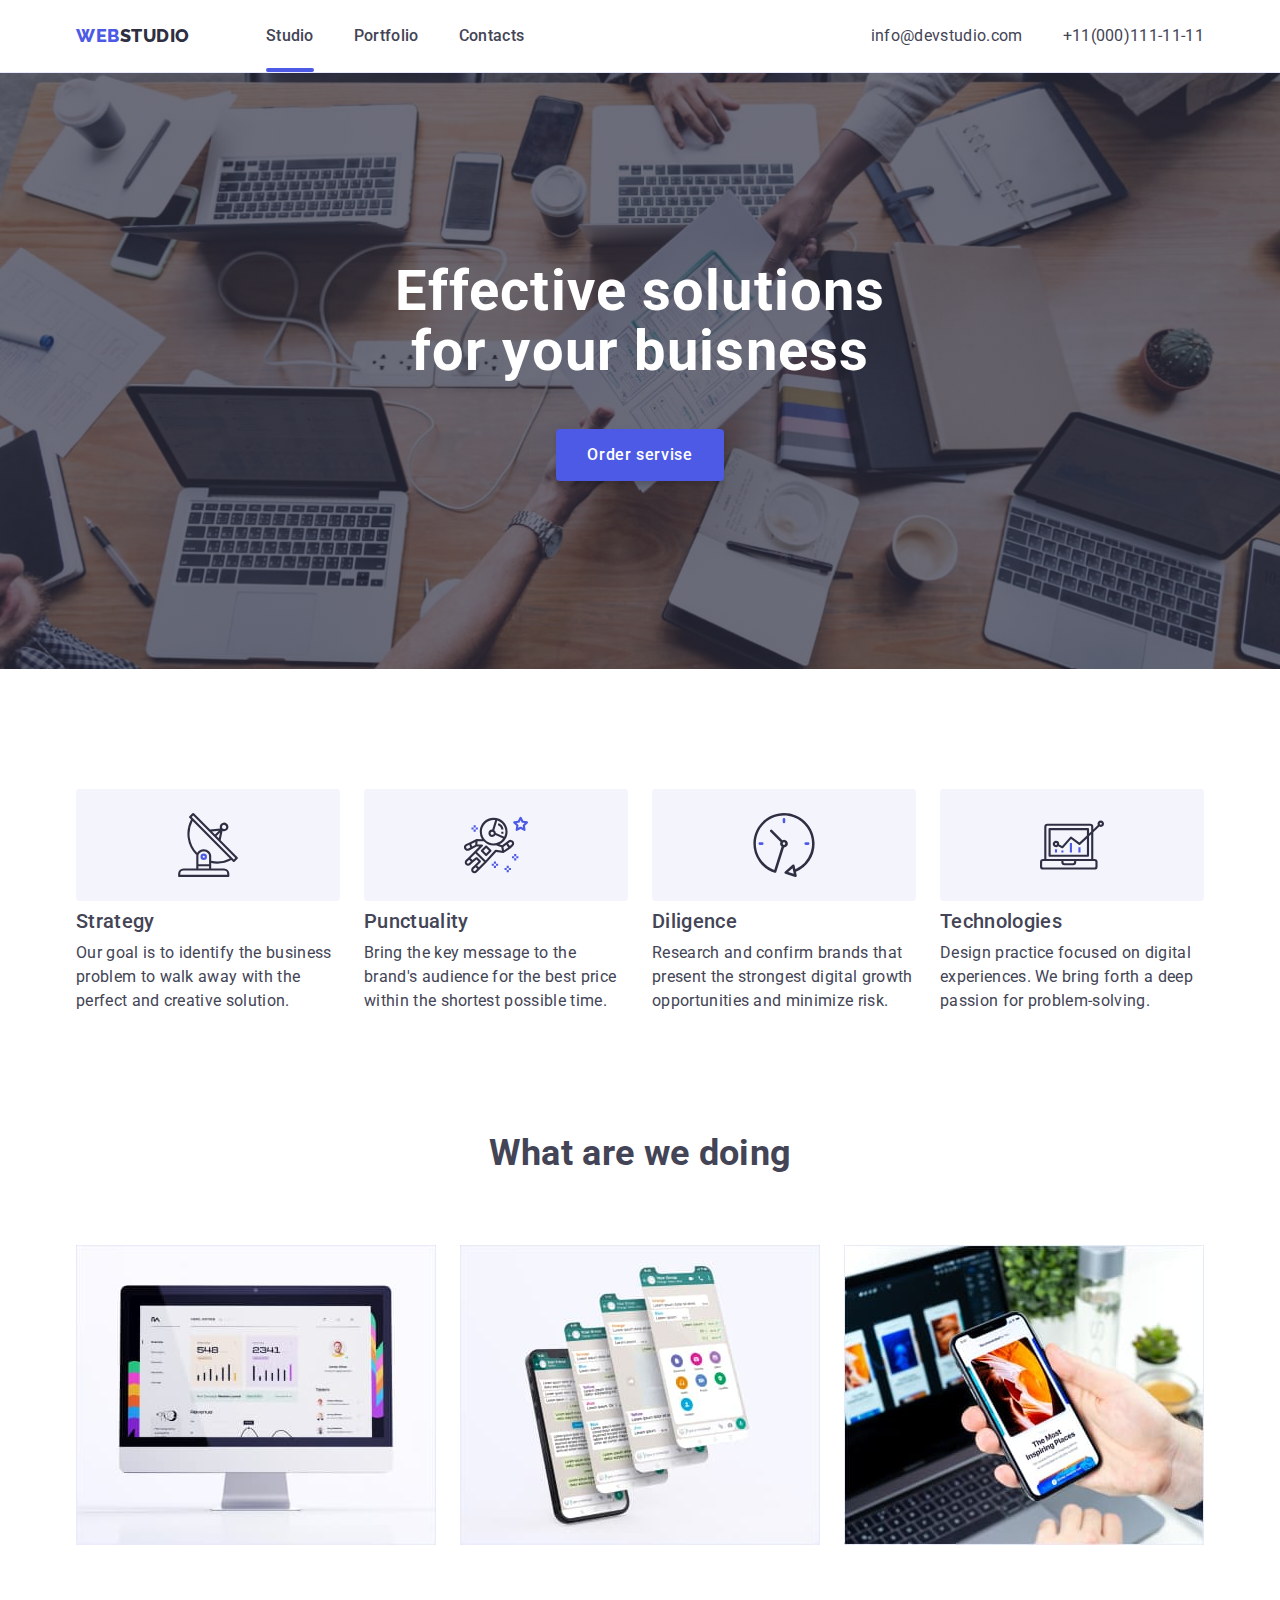
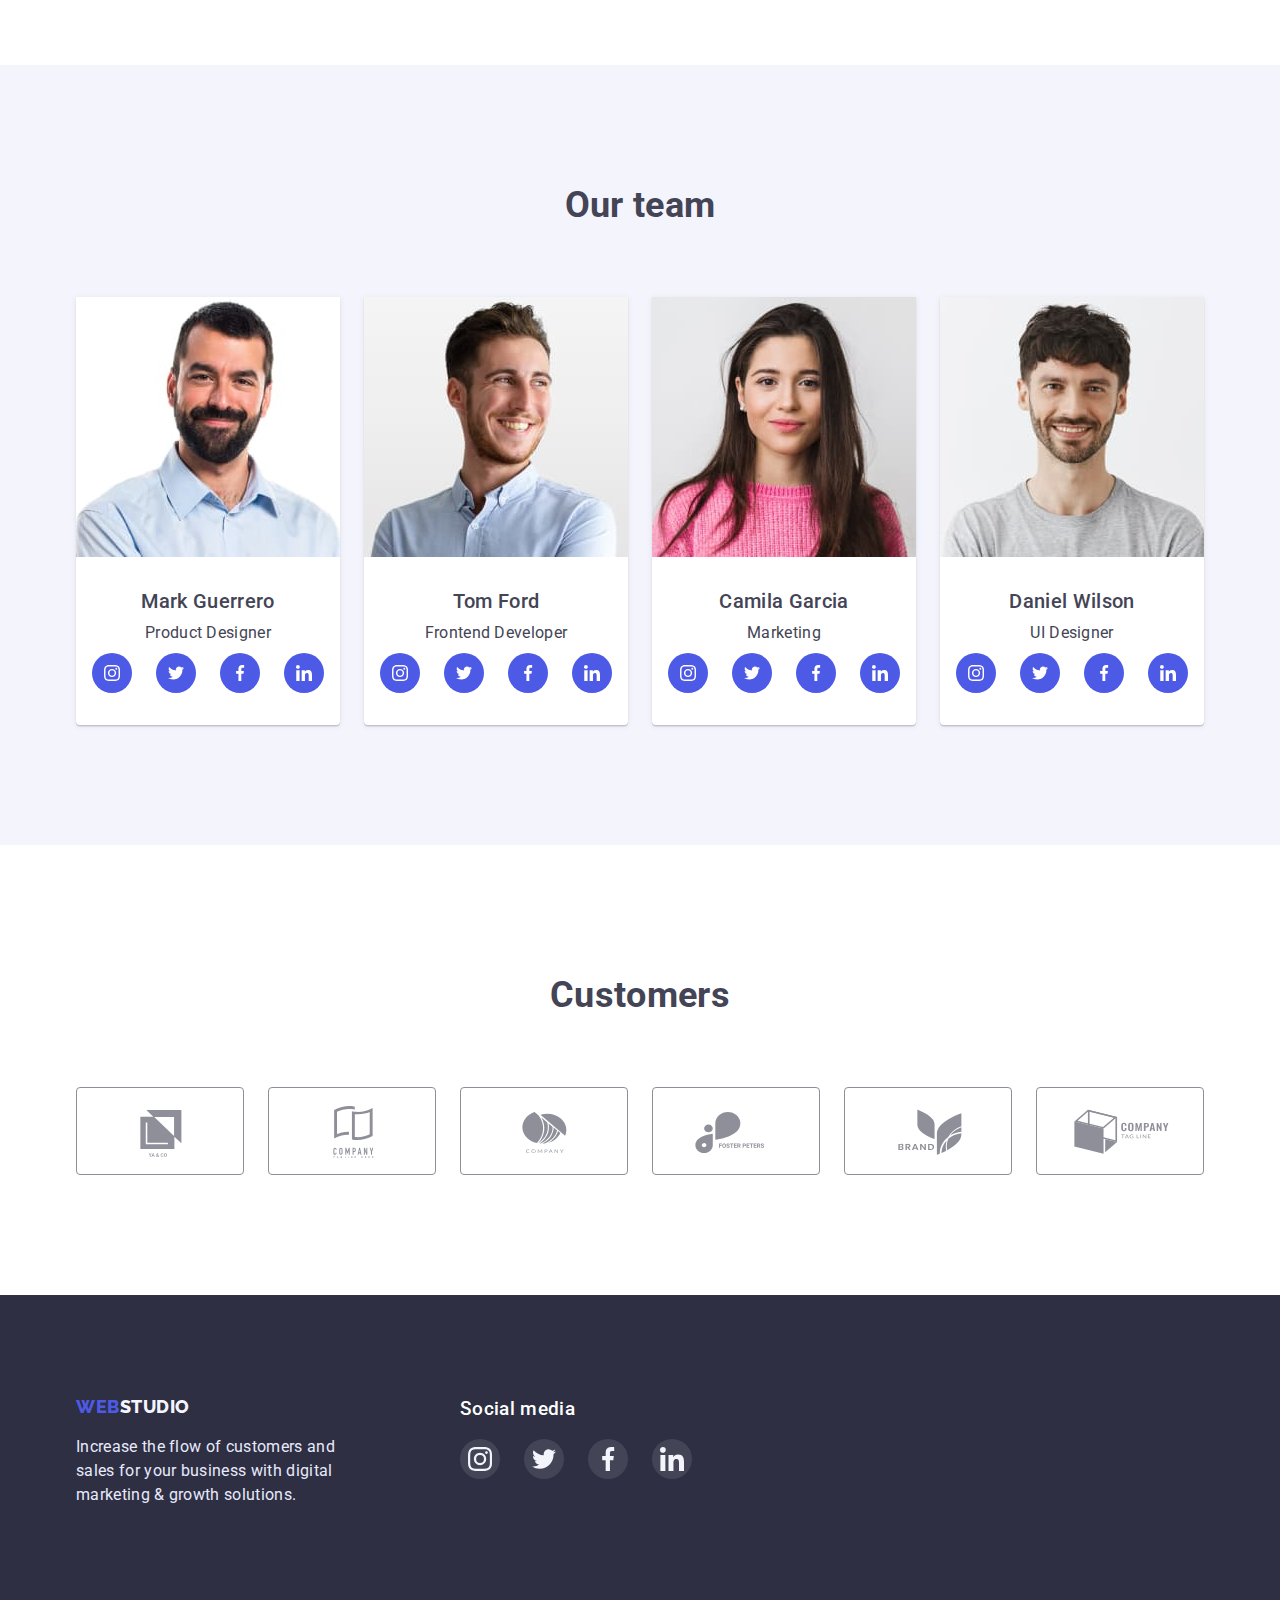
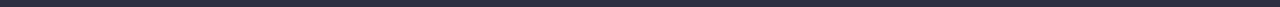
==== commit 3b7c4d45: "Add HW-05" ====
--- a/index.html
+++ b/index.html
@@ -61,7 +61,7 @@
       <section class="hero-section">
         <div class="container hero-container">
           <h1 class="hero-title">Effective solutions for your buisness</h1>
-          <button class="ptimary-btn" type="button">Order servise</button>
+          <button class="ptimary-btn" type="button" data-modal-open>Order servise</button>
         </div>
       </section>
       <!-- Our features section -->
@@ -455,14 +455,15 @@
       </div>
     </footer>
     <!-- =========== MODAL Window =========== -->
-    <div class="backdrop">
+    <div class="backdrop is-hidden" data-modal>
       <div class="modal-form">
-        <button type="button" class="close-form-btn">
+        <button type="button" class="close-form-btn" data-modal-close>
           <svg class="close-btn-icon" width="8" height="8">
-            <use href="./images/icons/icons.svg#clole-btn"></use>
+            <use href="./images/icons/icons.svg#icon-close-btn"></use>
           </svg>
         </button>
       </div>
     </div>
+    <script src="./js/modal.js"></script>
   </body>
 </html>
--- a/css/styles.css
+++ b/css/styles.css
@@ -554,12 +554,22 @@
     height: 100%;
 
     background-color: rgba(46, 47, 66, 0.4);
+
+    transition: opacity 500ms ease-in-out,
+    visibility 500ms ease-in-out;
+    
+}
+
+.backdrop.is-hidden {
+    opacity: 0;
+    visibility: hidden;
+    pointer-events: none;
     
 }
 
 .modal-form {
     width: 408px;
-    height: 576px;
+    min-height: 576px;
     position: absolute;
     top: 50%;
     left: 50%;
@@ -570,22 +580,52 @@
     box-shadow: 0px 1px 1px rgba(0, 0, 0, 0.14), 0px 1px 3px rgba(0, 0, 0, 0.12), 0px 2px 1px rgba(0, 0, 0, 0.2);
     border-radius: 4px;
 
+    transition: opacity 250ms ease 250ms;
+
+}
+
+.backdrop.backdrop.is-hidden .modal-form {
+    opacity: 0;
 }
 
 .close-form-btn {
+    position: absolute;
+    top: 24px;
+    right: 24px;
+
+    display: flex;
+    justify-content: center;
+    align-items: center;
+
     background-color:var(--accent-cl);
     border: 1px solid rgba(46, 47, 66, 0.08);
     border-radius: 50%;
+    padding: 0;
     width: 24px;
     height: 24px;
+
+    cursor: pointer;
+
+    transition:
+        background-color var(--time-animation) var(--func-animation),
+        border var(--time-animation) var(--func-animation);
 }
 
 .close-btn-icon {
-    display: block;
-    justify-content: center;
-    align-items: center;
-    background-color: var(--social-bg);
-    fill: var(--dark-bg-cl);
+    fill: #000000;
+
+    transition: fill var(--time-animation) var(--func-animation);
+}
+
+.close-form-btn:hover,
+.close-form-btn:focus {
+    background-color: var(--hover-btn-cl);
+    border: none;
+}
+
+.close-form-btn:hover .close-btn-icon,
+.close-form-btn:focus .close-btn-icon {
+    fill: var(--white-cl);
 }
 
 
@@ -636,19 +676,22 @@
 
 .portfolio-item a:hover .work-info,
 .portfolio-item a:focus .work-info {
-    opacity: 1;
+
+    transform: translateY(0);
 }
 
 .portfolio-item a:hover .work-thumb::before,
 .portfolio-item a:focus .work-thumb::before {
-    opacity: 1;
+
+    transform: translateY(0);
 }
 
 .work-thumb {
     position: relative;
-}
-
-.work-thumb::before {
+    overflow: hidden;
+}
+
+/* .work-thumb::before {
     content: '';
     display: inline-block;
     position: absolute;
@@ -657,24 +700,28 @@
     width: 100%;
     height: 100%;
     background-color: var(--primary-cl);
-    opacity: 0;
-}
+
+    transform: translateY(100%);
+    transition: transform var(--time-animation) var(--func-animation);
+} */
 
 .work-info {
     position: absolute;
     top: 0;
-
     width: 100%;
-
-    display: block;
-
+    height: 100%;
+    display: block;
     padding: 40px 32px;
 
+    background-color: var(--primary-cl);
+
     color: var(--light-cl);
     line-height: calc(24 / 16);
     letter-spacing: 0.02em;
 
-    opacity: 0;
+    transform: translateY(100%);
+    transition: transform var(--time-animation) var(--func-animation);
+
 }
 
 .portfolio-discription {
@@ -683,3 +730,17 @@
     border-right: 1px solid #E7E9FC;
     border-bottom: 1px solid #E7E9FC;
 }
+
+
+/* ==============Animations=============== */
+
+/* @keyframes move-top {
+    0% {
+
+    }
+
+    100% {
+
+    }
+    
+} */